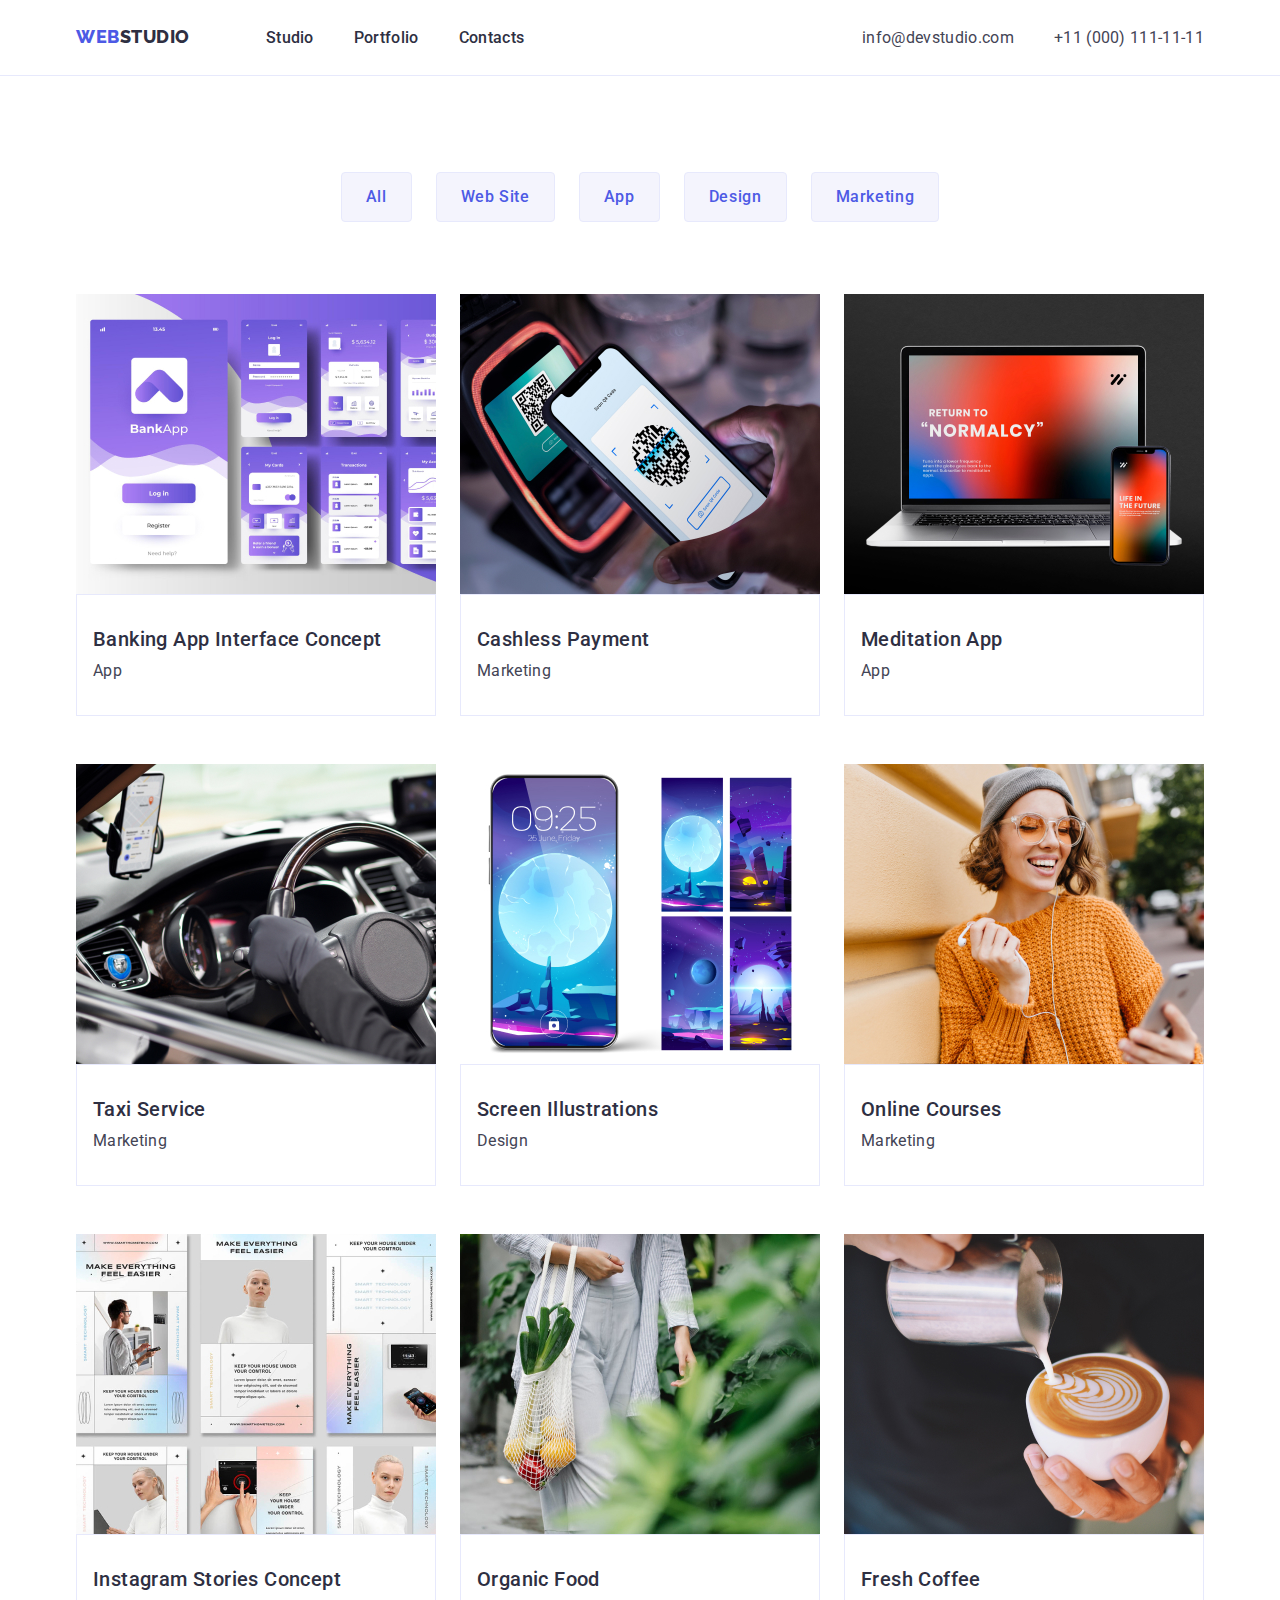
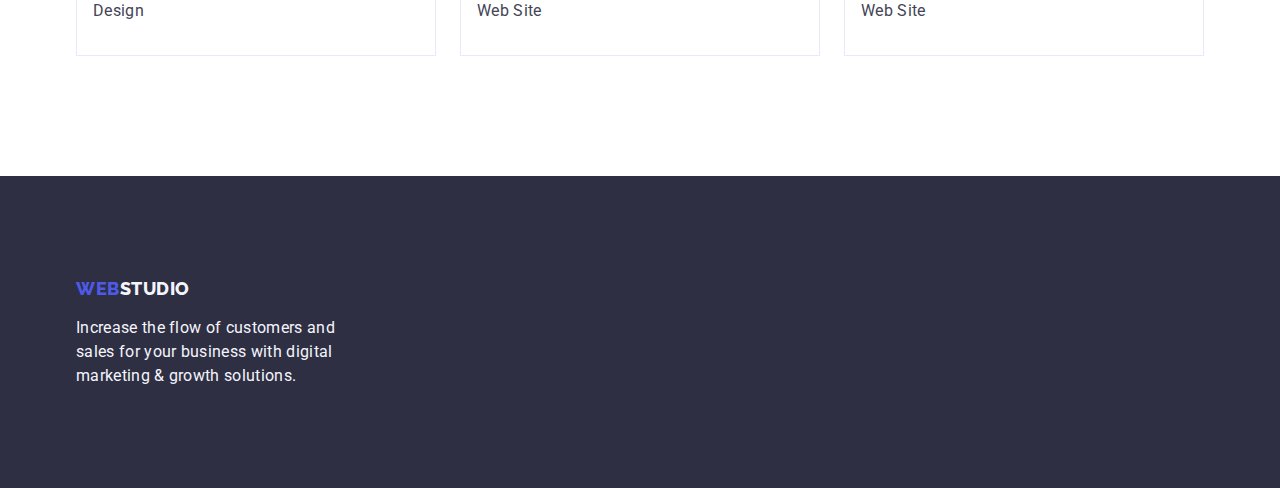
==== portfolio.html @ b3010db8 "Add files via upload" ====
<!DOCTYPE html>
<html lang="en">
<head>
    <meta charset="UTF-8">
    <meta http-equiv="X-UA-Compatible" content="IE=edge">
    <meta name="viewport" content="width=device-width, initial-scale=1.0">
    <title>Portfolio</title>
    <link rel="preconnect" href="https://fonts.googleapis.com">
    <link rel="preconnect" href="https://fonts.gstatic.com" crossorigin>
    <link href="https://fonts.googleapis.com/css2?family=Raleway:wght@800&family=Roboto:wght@400;500;700&display=swap"
        rel="stylesheet">
    <link rel="stylesheet" href="https://cdn.jsdelivr.net/npm/modern-normalize@2.0.0/modern-normalize.css">
    <link rel="stylesheet" href="./css/styles.css">
</head>
<body>
  
      <!-- =====HEADER===== -->
      <header class="page-header">
        <div class="container header-container">
            <nav class="menu list">
                <a class="logo link" href="./portfolio.html">WEB<span class="dark-logo">Studio</span></a>
        <ul class="nav-list list">
            <li class="menu-item"><a class="menu-link link" href="./index.html">Studio</a></li>
            <li class="menu-item"><a class="menu-link link" href="./portfolio.html">Portfolio</a></li>
            <li class="menu-item"><a class="menu-link link" href="">Contacts</a></li>
        </ul>
        </nav>
        
        <address class="contact">
            <ul class="contact-list list">
                <li>
                    <a class="contact-info  contact-mail link" href="mailto:info@devstudio.com">info@devstudio.com</a>
                </li>
                <li>
                    <a class="contact-info  contact-phone link" href="tel:+110001111111">+11 (000) 111-11-11</a>
                </li>
            </ul>
        </address>
        </div>
</header>
 <!-- =====/HEADER===== -->

 <!-- ========MAIN-PORTFOLIO======== -->

<main>
<section class="main-portfolio">
    <div class="container">
    <h1 class="hide-title">Our products</h1> <!-- hide later in CSS -->
<ul class="button-list list">
    <li class="button-list-item">
        <button class="button-item button" type="button">All</button>
    </li>
    <li class="button-list-item">
        <button class="button-item button" type="button">Web Site</button>
    </li>
    <li class="button-list-item">
        <button class="button-item button" type="button">App</button>
    </li>
    <li class="button-list-item">
        <button class="button-item button" type="button">Design</button>
    </li>
    <li class="button-list-item">

        <button class="button-item button" type="button">Marketing</button>
    </li>
</ul>

<ul class="works-list list">
    <li class="works-item">
        <a class="works-list-link link"> 
        <img class="works-list-img" src="./images/BankApp.jpg" alt="Banking App" width="360"></a>
        <div class="works-card-border">
        <h2 class="works-list-title ">Banking App Interface Concept</h2>
        <p class="works-list-text">App</p>
    </div>
    </li>
    <li class="works-item">
        <a class="works-list-link link"> 
        <img class="works-list-img" src="./images/MarketingPay.jpg" alt="Payment by phone" width="360"></a>
        <div class="works-card-border">
        <h2 class="works-list-title">Cashless Payment</h2>
        <p class="works-list-text">Marketing</p>
        </div>
    </li>
    <li class="works-item">
        <a class="works-list-link link"> 
        <img class="works-list-img" src="./images/MeditationApp.jpg" alt="Laptop&Phone" width="360"></a>
        <div class="works-card-border">
        <h2 class="works-list-title">Meditation App</h2>
        <p class="works-list-text">App</p>
        </div>
    </li>
    <li class="works-item">
        <a class="works-list-link link"> 
        <img class="works-list-img" src="./images/MarketingTaxi.jpg" alt="Driving by car" width="360"></a>
        <div class="works-card-border">
            <h2 class="works-list-title">Taxi Service</h2>
        <p class="works-list-text">Marketing</p>
        </div>
    </li>
    <li class="works-item">
        <a class="works-list-link link"> 
        <img class="works-list-img" src="./images/PhoneDesign.jpg" alt="Phone design" width="360"></a>
        <div class="works-card-border">
        <h2 class="works-list-title">Screen Illustrations</h2>
        <p class="works-list-text">Design</p>
        </div>
    </li>
    <li class="works-item">
        <a class="works-list-link link"> 
        <img class="works-list-img" src="./images/MarketingOnline.jpg" alt="Happy girl with her phone" width="360"></a>
        <div class="works-card-border">
        <h2 class="works-list-title">Online Courses</h2>
        <p class="works-list-text">Marketing</p>
        </div>
    </li>
    <li class="works-item">
        <a class="works-list-link link"> 
        <img class="works-list-img" src="./images/DesignInst.jpg" alt="Instagram page" width="360"></a>
        <div class="works-card-border">
        <h2 class="works-list-title">Instagram Stories Concept</h2>
        <p class="works-list-text">Design</p>
        </div>
    </li>
    <li class="works-item">
        <a class="works-list-link link"> 
        <img class="works-list-img" src="./images/GreenWebSite.jpg" alt="A lot of vegetables in the bag" width="360"></a>
        <div class="works-card-border">
        <h2 class="works-list-title">Organic Food</h2>
        <p class="works-list-text">Web Site</p>
        </div>
    </li>
    <li class="works-item">
        <a class="works-list-link link"> 
        <img class="works-list-img" src="./images/WebCoffie.jpg" alt="Some coffie in the cup" width="360"></a>
        <div class="works-card-border">
        <h2 class="works-list-title">Fresh Coffee</h2>
        <p class="works-list-text">Web Site</p>
        </div>
    </li>
</ul>
    </div>
</section>
</main>

 <!-- ========/MAIN======== -->


  <!-- ========FOOTER======== -->

<footer class="footer page-footer">
    <div class="container footer-container">
    <a class="color-logo logo link" href="./portfolio.html">WEB<span class="white-logo">Studio</span></a>

    <p class="footer-text">
        Increase the flow of customers and sales for your
        business with digital marketing & growth solutions.
    </p>
    </div>
    </footer>

  <!-- ========/FOOTER======== -->

</body>
</html>
---- css/styles.css ----
:root {
    --title-text-color:#2E2F42;
    --usual-text-color:#434455;
    --white-text-color:#F4F4FD;
    --accent-color:#4D5AE5;
    --primary-bcg-color:#FFFFFF;
    --secondary-bcg-color: #E5E5E5;
    --dark-bcg-color:#2E2F42 ;
    --border-color: #E7E9FC;

}

/* ========STANDARTS======== */

h1, h2, h3, h4, p {
    margin-top: 0;
    margin-bottom: 0;
}

ul, ol {
      margin-top: 0;
    margin-bottom: 0;
    padding-left: 0;
}

button {
    cursor: pointer;
}

img {
    display: block;
}

.list {
    list-style: none;
}

.link {
    text-decoration: none;
}

body {
    background-color: var(--primary-bcg-color);
    color: var(--usual-text-color);
    font-family: Roboto, sans-serif;
    font-style: normal;
}

/* ========/STANDARTS======== */


/* ========ELEMENTS======== */

.section {
    padding-top: 120px;
    padding-bottom: 120px;
}

.container {
    max-width: 1158px;
    margin: 0 auto;
    padding: 0 15px;
}

.button {
    display: flex;
    justify-content: center;
    align-items: center;
    font-size: 16px;
    font-weight: 500;
    border-radius: 4px
}

.hide-title {
    position: absolute;
    width: 1px;
    height: 1px;
    margin: -1px;
    border: 0;
    padding: 0;
    white-space: nowrap;
    clip-path: inset(100%);
    clip: rect(0 0 0 0);
    overflow: hidden;
}

/* ========/ELEMENTS======== */

/* ========HEADER======== */

.page-header {
    padding-top: 25.5px;
    padding-bottom: 25.5px;
    border-bottom: 1px solid #e7e9fc;
}

.header-container {
    display: flex;
    align-items: center;
    justify-content: space-between;

}

.logo {
    font-family: Raleway, sans-serif;
    font-weight: 800;
    font-size: 18px;
    line-height: 1.17;
    letter-spacing: 0.03em;
    text-transform: uppercase;
    color: #4D5AE5;
    margin-right: 76px;
}

.menu {
    display: flex;
    margin-right: 76px;
}

.nav-list {
    display: flex;
    gap: 40px;
}

.contact-list {
    display: flex;
    gap: 40px;
    
}


.dark-logo {
    color: #2e2f42 ;
}

.logo:hover,
.logo:focus {
    color: #404bbf;
}

.actual-page {
    color: #2e2f42;
} 

.menu-link {
font-weight: 500;
font-size: 16px;
line-height: 24px;
letter-spacing: 0.02em;
color: #2E2F42;

}

.menu-link:hover,
.menu-link:focus {
    color: #404bbf;
}


.contact-info {
font-style: normal;
font-weight: 400;
font-size: 16px;
line-height: 24px;
letter-spacing: 0.02em;
color: var(--usual-text-color);
}


.contact-info:hover,
.contact-info:focus {
    color: #404bbf;
}

/* ========/HEADER======== */

/* ========MAIN-PORTFOLIO======== */

.main-portfolio {
    padding: 96px 0 120px 0;
}

.button-list {
        display: flex;
        gap: 24px;
        justify-content: center; 
        margin-bottom: 72px;  
}



.button-item {
    font-family: "Roboto", sans-serif;
    font-weight: 500;
    font-size: 16px;
    line-height: 24px;
    text-align: center;
    letter-spacing: 0.04em;
    color: var(--accent-color);
    background-color:#F4F4FD;
    
    padding: 12px 24px;
    border: 1px solid var(--border-color);

}
    


.button-item:hover,
.button-item:focus {
    background-color: #404BBF;
    color: #FFFFFF;
}




.works-list {
    display: flex;
    flex-wrap: wrap;
}


.works-item{
    display: flex;
    flex-direction: column;
}

.works-item:not(:nth-child(3n)) {
    margin-right: 24px;
}

.works-item:not(:nth-last-child(-n +3)) {
    margin-bottom: 48px;
}



.works-card-border {
    padding-top: 32px;
    padding-bottom: 32px;
    border: 1px solid var(--border-color);
    background-color: var(--primary-bcg-color);
    padding-left: 16px;
    padding-right: 16px;
}





.works-list-title {
font-weight: 500;
font-size: 20px;
line-height: 24px;
letter-spacing: 0.02em;
color: var(--title-text-color);
margin-bottom: 8px;
}

.works-list-text {
font-weight: 400;
font-size: 16px;
line-height: 24px;
letter-spacing: 0.02em;
}

/* ========/MAIN-PORTFOLIO======== */


/* ========STUDIO-HERO======== */



.hero {
    background-color:#2e2f42;
    padding: 188px 0;
}

.hero-title {
font-style: normal;
font-weight: 700;
font-size: 56px;
line-height: 1.07;
text-align: center;
letter-spacing: 0.02em;
color: #ffffff;
display: flex;
width: 496px;
flex-direction: column;
margin-left: auto;
margin-right: auto;
margin-bottom: 48px;

}

.hero-button {
    color: #FFFFFF;
    background: var(--accent-color);
    padding-top: 16px;
    padding-bottom: 16px;
    padding-left: 32px;
    padding-right: 32px;
    border: 0px;
    border-radius: 4px;
    box-shadow: 0px 4px 4px 0px rgba(0, 0, 0, 0.15);
    margin-left: auto;
    margin-right: auto;
}

.hero-button:hover,
.hero-button:focus {
    background-color: #404BBF; 
}

/* ========/STUDIO-HERO======== */

/* ========SECTION-MARKETING======== */

.marketing-title {
    padding-bottom: 8px;
}


.marketing-title {
font-weight: 500;
font-size: 20px;
line-height: 24px;
letter-spacing: 0.02em;
color: var(--title-text-color);

}

.marketing-text {
font-weight: 400;
font-size: 16px;
line-height: 24px;
letter-spacing: 0.02em;
}

.marketing-list {
display: flex;
gap: 24px;
}

.marketing-cards {
    max-width: 264px;
    gap: 8px;
} 

/* ========/SECTION-MARKETING======== */

/* ========SECTION-OUR-PRODUCTS======== */

.section-marketing {
    padding-bottom: 120px;
}

.products-title {
font-weight: 700;
font-size: 36px;
line-height: 1.11;
text-align: center;
letter-spacing: 0.02em;
text-transform: capitalize;
color: var(--title-text-color);
margin-bottom: 72px;
}


.products-list {
display: flex;
gap: 24px;
}


/* ========/SECTION-OUR-PRODUCTS======== */

/* ========SECTION-OUR-TEAM======== */

.team {
    background-color: #F4F4FD;
}

.team-main-title {
    font-weight: 700;
    font-size: 36px;
    line-height: 1.11;
    text-align: center;
    letter-spacing: 0.02em;
    text-transform: capitalize;
    color: var(--title-text-color);
    margin-bottom: 72px;
}

.team-item {
    background-color: #FFFFFF;
}

.team-item-title {
    font-weight: 500;
    font-size: 20px;
    line-height: 1.2;
    text-align: center;
    letter-spacing: 0.02em;
    text-transform: capitalize;
    color: var(--title-text-color)
    
}

.team-item-text {
    font-weight: 400;
    font-size: 16px;
    line-height: 24px;
    text-align: center;
    letter-spacing: 0.02em;

}

.team-list {
    display: flex;
    flex-wrap: wrap;
    gap: 24px;
}

.team-card-border {
    padding-top: 32px;
    padding-bottom: 32px;
}


/* ========/SECTION-OUR-TEAM======== */



/* ========FOOTER======== */

.footer {
    background-color: #2e2f42;
}

.footer-text {
font-weight: 400;
font-size: 16px;
line-height: 1.5;
letter-spacing: 0.02em;
color: #F4F4FD;
}

.white-logo {
    color: #f4f4fd;
}

.page-footer {
    padding-top: 101.5px;
    padding-bottom: 100px;
}

.footer-container {
    display: flex;
    flex-direction: column;
}

.footer-text {
    padding-top: 17.5px;
    max-width: 264px;
}

/* ========/FOOTER======== */
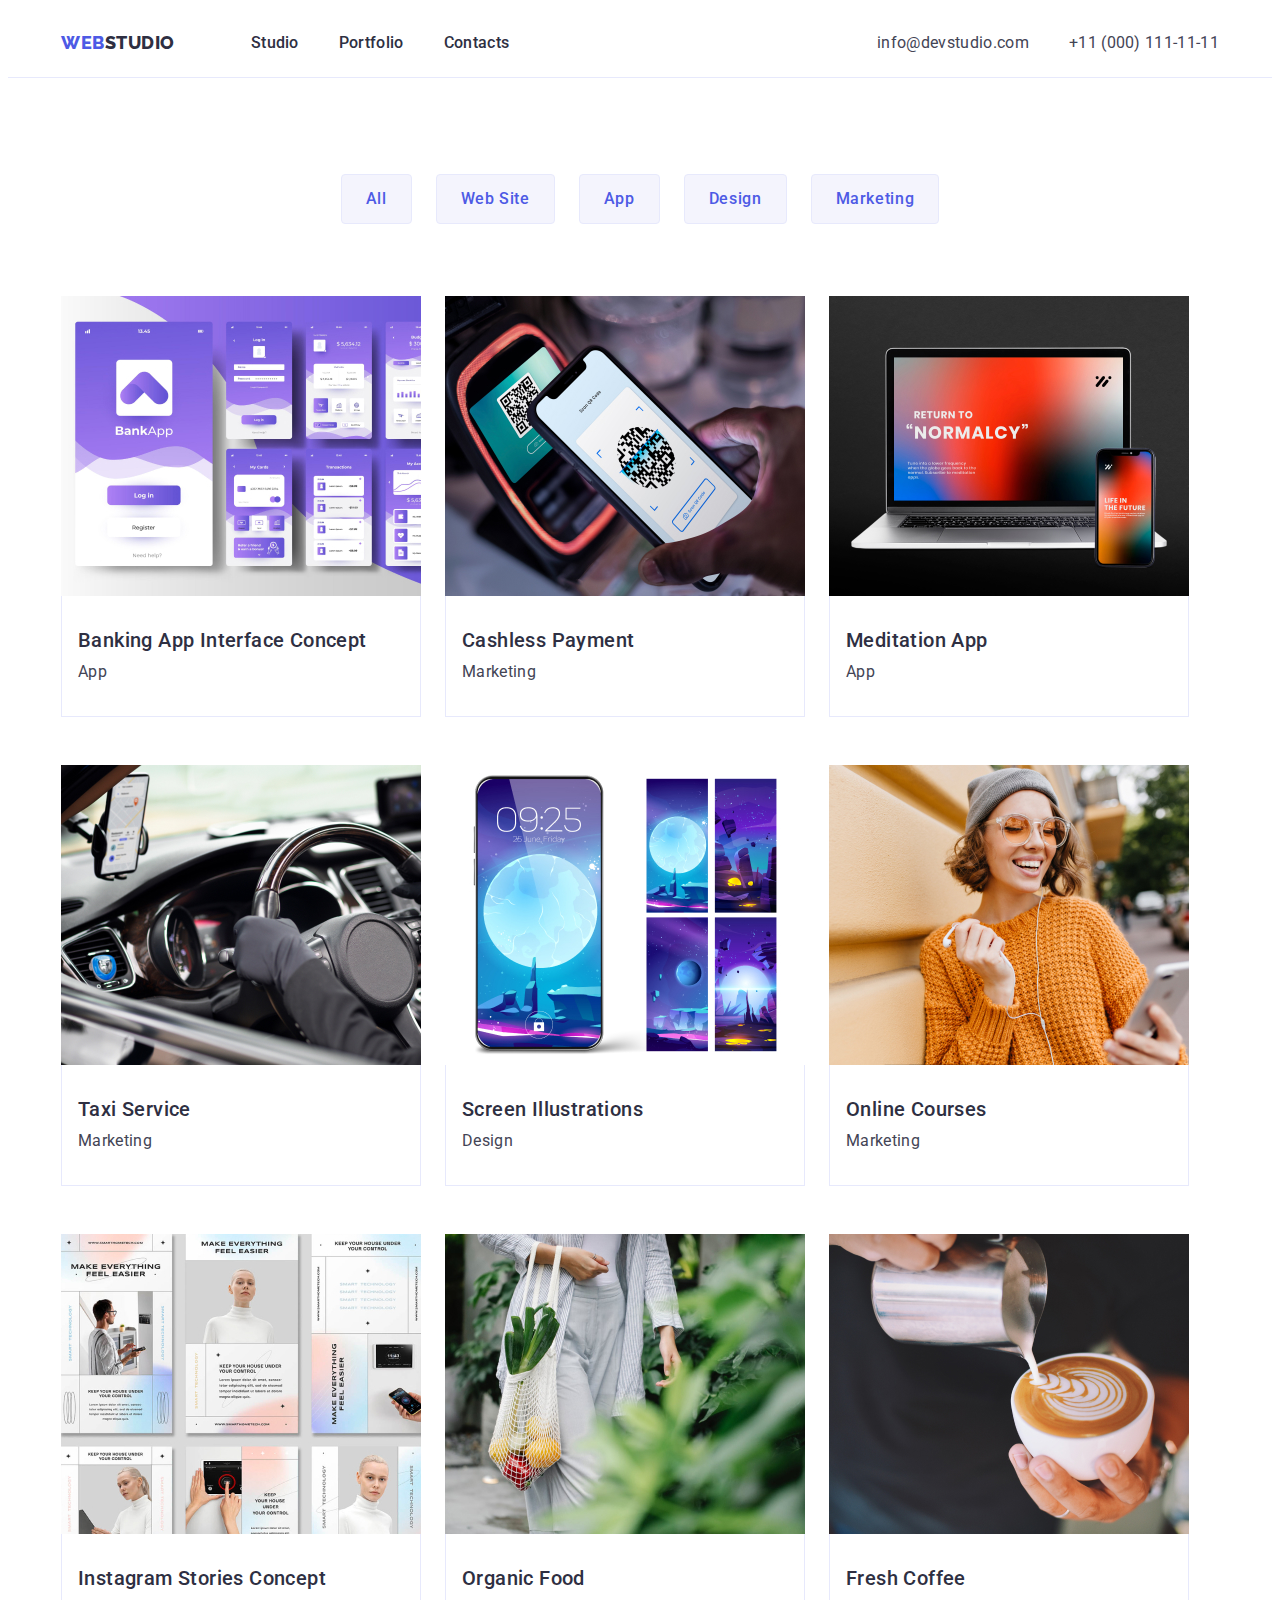
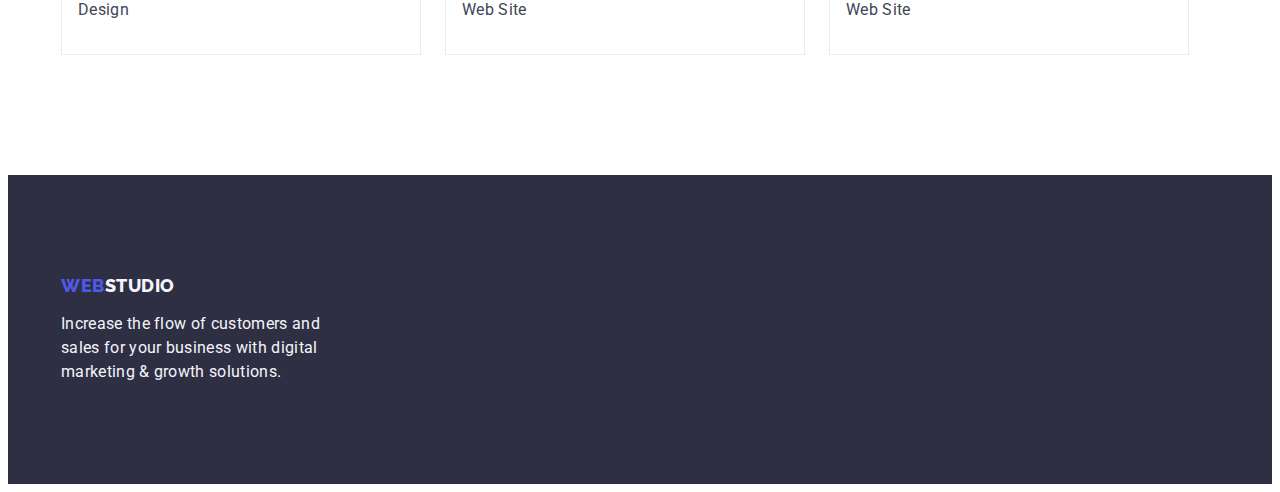
==== commit e35ea0f1: "homework" ====
--- a/portfolio.html
+++ b/portfolio.html
@@ -9,7 +9,7 @@
     <link rel="preconnect" href="https://fonts.gstatic.com" crossorigin>
     <link href="https://fonts.googleapis.com/css2?family=Raleway:wght@800&family=Roboto:wght@400;500;700&display=swap"
         rel="stylesheet">
-    <link rel="stylesheet" href="https://cdn.jsdelivr.net/npm/modern-normalize@2.0.0/modern-normalize.css">
+    <link rel="stylesheet" href="https://cdnjs.cloudflare.com/ajax/libs/modern-normalize/2.0.0/modern-normalize.min.css" integrity="sha512-4xo8blKMVCiXpTaLzQSLSw3KFOVPWhm/TRtuPVc4WG6kUgjH6J03IBuG7JZPkcWMxJ5huwaBpOpnwYElP/m6wg==" crossorigin="anonymous" referrerpolicy="no-referrer" />
     <link rel="stylesheet" href="./css/styles.css">
 </head>
 <body>
@@ -18,7 +18,7 @@
       <header class="page-header">
         <div class="container header-container">
             <nav class="menu list">
-                <a class="logo link" href="./portfolio.html">WEB<span class="dark-logo">Studio</span></a>
+                <a class="logo logo-header link" href="./portfolio.html">WEB<span class="dark-logo">Studio</span></a>
         <ul class="nav-list list">
             <li class="menu-item"><a class="menu-link link" href="./index.html">Studio</a></li>
             <li class="menu-item"><a class="menu-link link" href="./portfolio.html">Portfolio</a></li>
@@ -67,76 +67,75 @@
 
 <ul class="works-list list">
     <li class="works-item">
-        <a class="works-list-link link"> 
-        <img class="works-list-img" src="./images/BankApp.jpg" alt="Banking App" width="360"></a>
-        <div class="works-card-border">
+        <img class="works-list-img" src="./images/BankApp.jpg" alt="Banking App" width="360">
+        <a class="works-list-link link"><div class="works-card-border">
         <h2 class="works-list-title ">Banking App Interface Concept</h2>
         <p class="works-list-text">App</p>
-    </div>
+    </div> </a>
     </li>
     <li class="works-item">
-        <a class="works-list-link link"> 
-        <img class="works-list-img" src="./images/MarketingPay.jpg" alt="Payment by phone" width="360"></a>
+        <img class="works-list-img" src="./images/MarketingPay.jpg" alt="Payment by phone" width="360">
+        <a class="works-list-link link">
         <div class="works-card-border">
         <h2 class="works-list-title">Cashless Payment</h2>
         <p class="works-list-text">Marketing</p>
-        </div>
+        </div> </a>
     </li>
     <li class="works-item">
+        <img class="works-list-img" src="./images/MeditationApp.jpg" alt="Laptop&Phone" width="360">
         <a class="works-list-link link"> 
-        <img class="works-list-img" src="./images/MeditationApp.jpg" alt="Laptop&Phone" width="360"></a>
         <div class="works-card-border">
         <h2 class="works-list-title">Meditation App</h2>
         <p class="works-list-text">App</p>
-        </div>
+        </div></a>
     </li>
     <li class="works-item">
+        <img class="works-list-img" src="./images/MarketingTaxi.jpg" alt="Driving by car" width="360">
         <a class="works-list-link link"> 
-        <img class="works-list-img" src="./images/MarketingTaxi.jpg" alt="Driving by car" width="360"></a>
         <div class="works-card-border">
             <h2 class="works-list-title">Taxi Service</h2>
         <p class="works-list-text">Marketing</p>
-        </div>
+        </div></a>
     </li>
     <li class="works-item">
-        <a class="works-list-link link"> 
-        <img class="works-list-img" src="./images/PhoneDesign.jpg" alt="Phone design" width="360"></a>
+        <img class="works-list-img" src="./images/PhoneDesign.jpg" alt="Phone design" width="360">
+        <a class="works-list-link link">
         <div class="works-card-border">
         <h2 class="works-list-title">Screen Illustrations</h2>
         <p class="works-list-text">Design</p>
-        </div>
+        </div> </a>
     </li>
     <li class="works-item">
+        <img class="works-list-img" src="./images/MarketingOnline.jpg" alt="Happy girl with her phone" width="360">
         <a class="works-list-link link"> 
-        <img class="works-list-img" src="./images/MarketingOnline.jpg" alt="Happy girl with her phone" width="360"></a>
         <div class="works-card-border">
         <h2 class="works-list-title">Online Courses</h2>
         <p class="works-list-text">Marketing</p>
-        </div>
+        </div></a>
     </li>
     <li class="works-item">
+        <img class="works-list-img" src="./images/DesignInst.jpg" alt="Instagram page" width="360">
         <a class="works-list-link link"> 
-        <img class="works-list-img" src="./images/DesignInst.jpg" alt="Instagram page" width="360"></a>
         <div class="works-card-border">
         <h2 class="works-list-title">Instagram Stories Concept</h2>
         <p class="works-list-text">Design</p>
-        </div>
+        </div></a>
     </li>
     <li class="works-item">
-        <a class="works-list-link link"> 
-        <img class="works-list-img" src="./images/GreenWebSite.jpg" alt="A lot of vegetables in the bag" width="360"></a>
+        <img class="works-list-img" src="./images/GreenWebSite.jpg" alt="A lot of vegetables in the bag" width="360">
+        <a class="works-list-link link">
         <div class="works-card-border">
         <h2 class="works-list-title">Organic Food</h2>
         <p class="works-list-text">Web Site</p>
-        </div>
+        </div> </a>
     </li>
     <li class="works-item">
+        <img class="works-list-img" src="./images/WebCoffie.jpg" alt="Some coffie in the cup" width="360">
         <a class="works-list-link link"> 
-        <img class="works-list-img" src="./images/WebCoffie.jpg" alt="Some coffie in the cup" width="360"></a>
         <div class="works-card-border">
         <h2 class="works-list-title">Fresh Coffee</h2>
         <p class="works-list-text">Web Site</p>
-        </div>
+        </div></a>
     </li>
 </ul>
     </div>
@@ -148,9 +147,9 @@
 
   <!-- ========FOOTER======== -->
 
-<footer class="footer page-footer">
+<footer class="footer">
     <div class="container footer-container">
-    <a class="color-logo logo link" href="./portfolio.html">WEB<span class="white-logo">Studio</span></a>
+    <a class="logo-footer logo link" href="./portfolio.html">WEB<span class="white-logo">Studio</span></a>
 
     <p class="footer-text">
         Increase the flow of customers and sales for your
--- a/css/styles.css
+++ b/css/styles.css
@@ -89,8 +89,6 @@
 /* ========HEADER======== */
 
 .page-header {
-    padding-top: 25.5px;
-    padding-bottom: 25.5px;
     border-bottom: 1px solid #e7e9fc;
 }
 
@@ -110,11 +108,18 @@
     text-transform: uppercase;
     color: #4D5AE5;
     margin-right: 76px;
-}
+    
+}
+
+.logo-header {
+    padding: 24px 0;
+}
+
 
 .menu {
     display: flex;
     margin-right: 76px;
+     align-items: center; 
 }
 
 .nav-list {
@@ -127,6 +132,7 @@
     gap: 40px;
     
 }
+
 
 
 .dark-logo {
@@ -210,6 +216,7 @@
 .button-item:focus {
     background-color: #404BBF;
     color: #FFFFFF;
+    border: 1px solid transparent;
 }
 
 
@@ -218,7 +225,7 @@
 .works-list {
     display: flex;
     flex-wrap: wrap;
-}
+   }
 
 
 .works-item{
@@ -232,23 +239,20 @@
 
 .works-item:not(:nth-last-child(-n +3)) {
     margin-bottom: 48px;
-}
+} 
 
 
 
 .works-card-border {
-    padding-top: 32px;
-    padding-bottom: 32px;
-    border: 1px solid var(--border-color);
+     padding: 32px 16px;
+    border: 1px solid #e7e9fc; 
+     border-top: none;
     background-color: var(--primary-bcg-color);
     padding-left: 16px;
     padding-right: 16px;
 }
 
 
-
-
-
 .works-list-title {
 font-weight: 500;
 font-size: 20px;
@@ -278,7 +282,7 @@
 }
 
 .hero-title {
-font-style: normal;
+max-width: 496px;
 font-weight: 700;
 font-size: 56px;
 line-height: 1.07;
@@ -304,6 +308,11 @@
     border: 0px;
     border-radius: 4px;
     box-shadow: 0px 4px 4px 0px rgba(0, 0, 0, 0.15);
+
+
+    display: block;
+    min-width: 169px;
+    height: 56px;
     margin-left: auto;
     margin-right: auto;
 }
@@ -317,10 +326,6 @@
 
 /* ========SECTION-MARKETING======== */
 
-.marketing-title {
-    padding-bottom: 8px;
-}
-
 
 .marketing-title {
 font-weight: 500;
@@ -328,7 +333,7 @@
 line-height: 24px;
 letter-spacing: 0.02em;
 color: var(--title-text-color);
-
+padding-bottom: 8px;
 }
 
 .marketing-text {
@@ -404,7 +409,8 @@
     text-align: center;
     letter-spacing: 0.02em;
     text-transform: capitalize;
-    color: var(--title-text-color)
+    color: var(--title-text-color);
+     margin-bottom: 8px;
     
 }
 
@@ -424,8 +430,9 @@
 }
 
 .team-card-border {
-    padding-top: 32px;
-    padding-bottom: 32px;
+   padding: 32px 16px;
+    border-radius: 0px 0px 4px 4px;
+    
 }
 
 
@@ -437,6 +444,7 @@
 
 .footer {
     background-color: #2e2f42;
+     padding: 100px 0;
 }
 
 .footer-text {
@@ -447,14 +455,18 @@
 color: #F4F4FD;
 }
 
+
+.logo-footer {
+display: inline-block;
+margin-bottom: 16px;
+}
+
+
+
 .white-logo {
     color: #f4f4fd;
 }
 
-.page-footer {
-    padding-top: 101.5px;
-    padding-bottom: 100px;
-}
 
 .footer-container {
     display: flex;
@@ -462,7 +474,6 @@
 }
 
 .footer-text {
-    padding-top: 17.5px;
     max-width: 264px;
 }
 
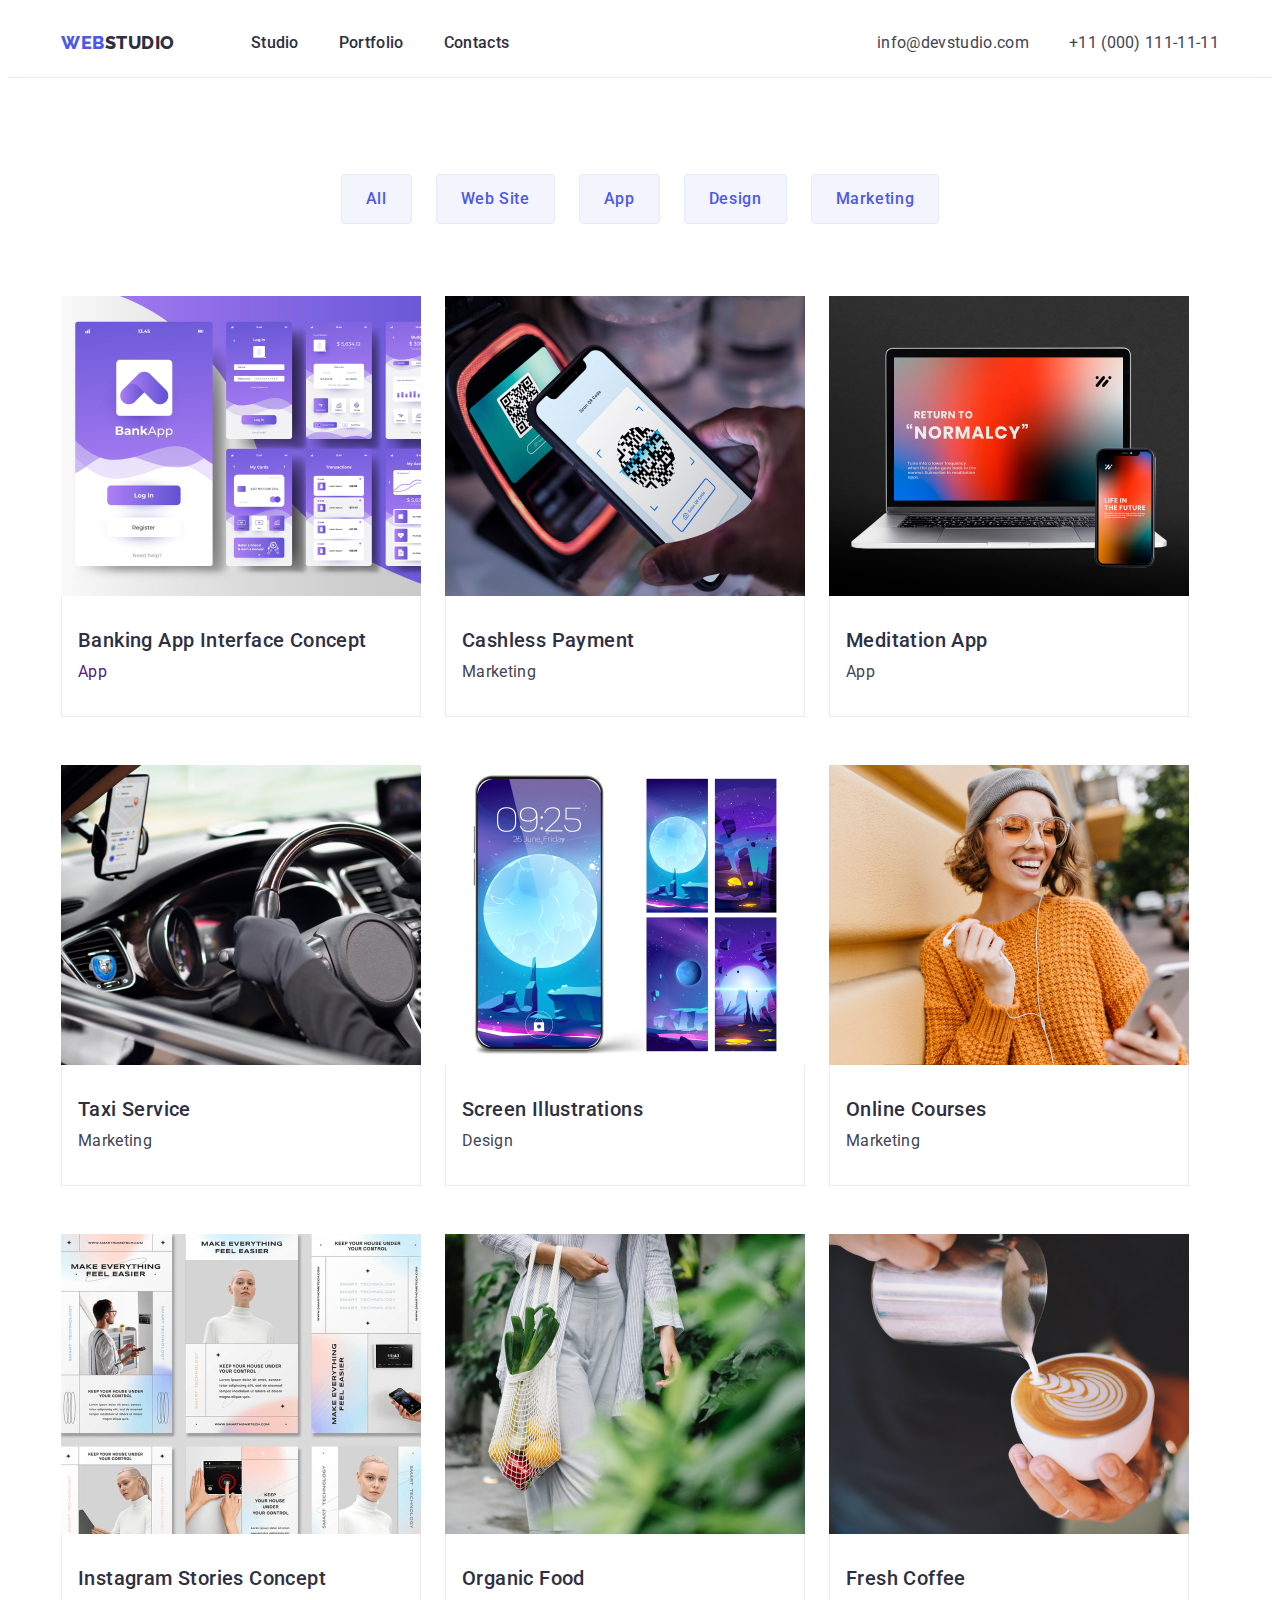
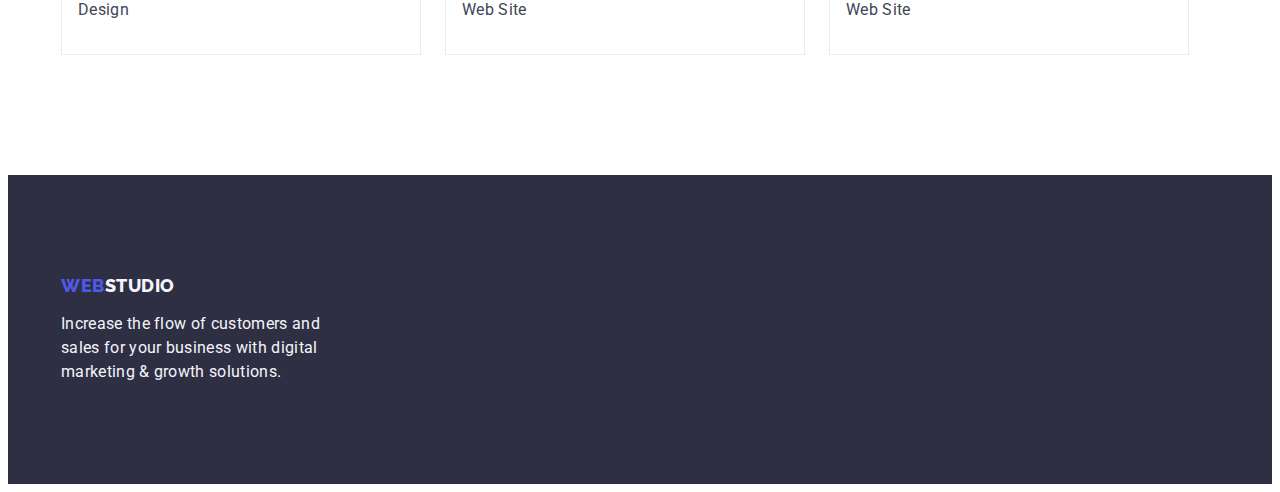
==== commit 2405c182: "aaaaa" ====
--- a/portfolio.html
+++ b/portfolio.html
@@ -18,7 +18,7 @@
       <header class="page-header">
         <div class="container header-container">
             <nav class="menu list">
-                <a class="logo logo-header link" href="./portfolio.html">WEB<span class="dark-logo">Studio</span></a>
+                <a class="logo-header link" href="./portfolio.html">WEB<span class="dark-logo">Studio</span></a>
         <ul class="nav-list list">
             <li class="menu-item"><a class="menu-link link" href="./index.html">Studio</a></li>
             <li class="menu-item"><a class="menu-link link" href="./portfolio.html">Portfolio</a></li>
@@ -67,71 +67,72 @@
 
 <ul class="works-list list">
     <li class="works-item">
+        <a class="works-list-link link" href="">
         <img class="works-list-img" src="./images/BankApp.jpg" alt="Banking App" width="360">
-        <a class="works-list-link link"><div class="works-card-border">
+       <div class="works-card-border">
         <h2 class="works-list-title ">Banking App Interface Concept</h2>
         <p class="works-list-text">App</p>
     </div> </a>
     </li>
     <li class="works-item">
+        <a class="works-list-link link">
         <img class="works-list-img" src="./images/MarketingPay.jpg" alt="Payment by phone" width="360">
-        <a class="works-list-link link">
         <div class="works-card-border">
         <h2 class="works-list-title">Cashless Payment</h2>
         <p class="works-list-text">Marketing</p>
         </div> </a>
     </li>
     <li class="works-item">
+        <a class="works-list-link link"> 
         <img class="works-list-img" src="./images/MeditationApp.jpg" alt="Laptop&Phone" width="360">
-        <a class="works-list-link link"> 
         <div class="works-card-border">
         <h2 class="works-list-title">Meditation App</h2>
         <p class="works-list-text">App</p>
         </div></a>
     </li>
     <li class="works-item">
+        <a class="works-list-link link"> 
         <img class="works-list-img" src="./images/MarketingTaxi.jpg" alt="Driving by car" width="360">
-        <a class="works-list-link link"> 
         <div class="works-card-border">
             <h2 class="works-list-title">Taxi Service</h2>
         <p class="works-list-text">Marketing</p>
         </div></a>
     </li>
     <li class="works-item">
+         <a class="works-list-link link">
         <img class="works-list-img" src="./images/PhoneDesign.jpg" alt="Phone design" width="360">
-        <a class="works-list-link link">
         <div class="works-card-border">
         <h2 class="works-list-title">Screen Illustrations</h2>
         <p class="works-list-text">Design</p>
         </div> </a>
     </li>
     <li class="works-item">
-        <img class="works-list-img" src="./images/MarketingOnline.jpg" alt="Happy girl with her phone" width="360">
-        <a class="works-list-link link"> 
+      
+      <a class="works-list-link link">  <img class="works-list-img" src="./images/MarketingOnline.jpg" alt="Happy girl with her phone" width="360"> 
         <div class="works-card-border">
         <h2 class="works-list-title">Online Courses</h2>
         <p class="works-list-text">Marketing</p>
         </div></a>
     </li>
     <li class="works-item">
+         <a class="works-list-link link"> 
         <img class="works-list-img" src="./images/DesignInst.jpg" alt="Instagram page" width="360">
-        <a class="works-list-link link"> 
         <div class="works-card-border">
         <h2 class="works-list-title">Instagram Stories Concept</h2>
         <p class="works-list-text">Design</p>
         </div></a>
     </li>
     <li class="works-item">
-        <img class="works-list-img" src="./images/GreenWebSite.jpg" alt="A lot of vegetables in the bag" width="360">
-        <a class="works-list-link link">
+      
+       <a class="works-list-link link">  <img class="works-list-img" src="./images/GreenWebSite.jpg" alt="A lot of vegetables in the bag" width="360">
         <div class="works-card-border">
         <h2 class="works-list-title">Organic Food</h2>
         <p class="works-list-text">Web Site</p>
         </div> </a>
     </li>
     <li class="works-item">
+        <a class="works-list-link link"> 
         <img class="works-list-img" src="./images/WebCoffie.jpg" alt="Some coffie in the cup" width="360">
-        <a class="works-list-link link"> 
         <div class="works-card-border">
         <h2 class="works-list-title">Fresh Coffee</h2>
         <p class="works-list-text">Web Site</p>
@@ -149,7 +150,7 @@
 
 <footer class="footer">
     <div class="container footer-container">
-    <a class="logo-footer logo link" href="./portfolio.html">WEB<span class="white-logo">Studio</span></a>
+    <a class="logo-footer link" href="./portfolio.html">WEB<span class="white-logo">Studio</span></a>
 
     <p class="footer-text">
         Increase the flow of customers and sales for your
--- a/css/styles.css
+++ b/css/styles.css
@@ -99,7 +99,7 @@
 
 }
 
-.logo {
+.logo-header {
     font-family: Raleway, sans-serif;
     font-weight: 800;
     font-size: 18px;
@@ -108,12 +108,9 @@
     text-transform: uppercase;
     color: #4D5AE5;
     margin-right: 76px;
-    
-}
-
-.logo-header {
     padding: 24px 0;
 }
+
 
 
 .menu {
@@ -427,11 +424,11 @@
     display: flex;
     flex-wrap: wrap;
     gap: 24px;
+    border-radius: 0px 0px 4px 4px;
 }
 
 .team-card-border {
    padding: 32px 16px;
-    border-radius: 0px 0px 4px 4px;
     
 }
 
@@ -457,8 +454,16 @@
 
 
 .logo-footer {
-display: inline-block;
-margin-bottom: 16px;
+    font-family: Raleway, sans-serif;
+    font-weight: 800;
+    font-size: 18px;
+    line-height: 1.17;
+    letter-spacing: 0.03em;
+    text-transform: uppercase;
+    color: #4D5AE5;
+    margin-right: 76px;
+    display: inline-block;
+    margin-bottom: 16px;
 }
 
 
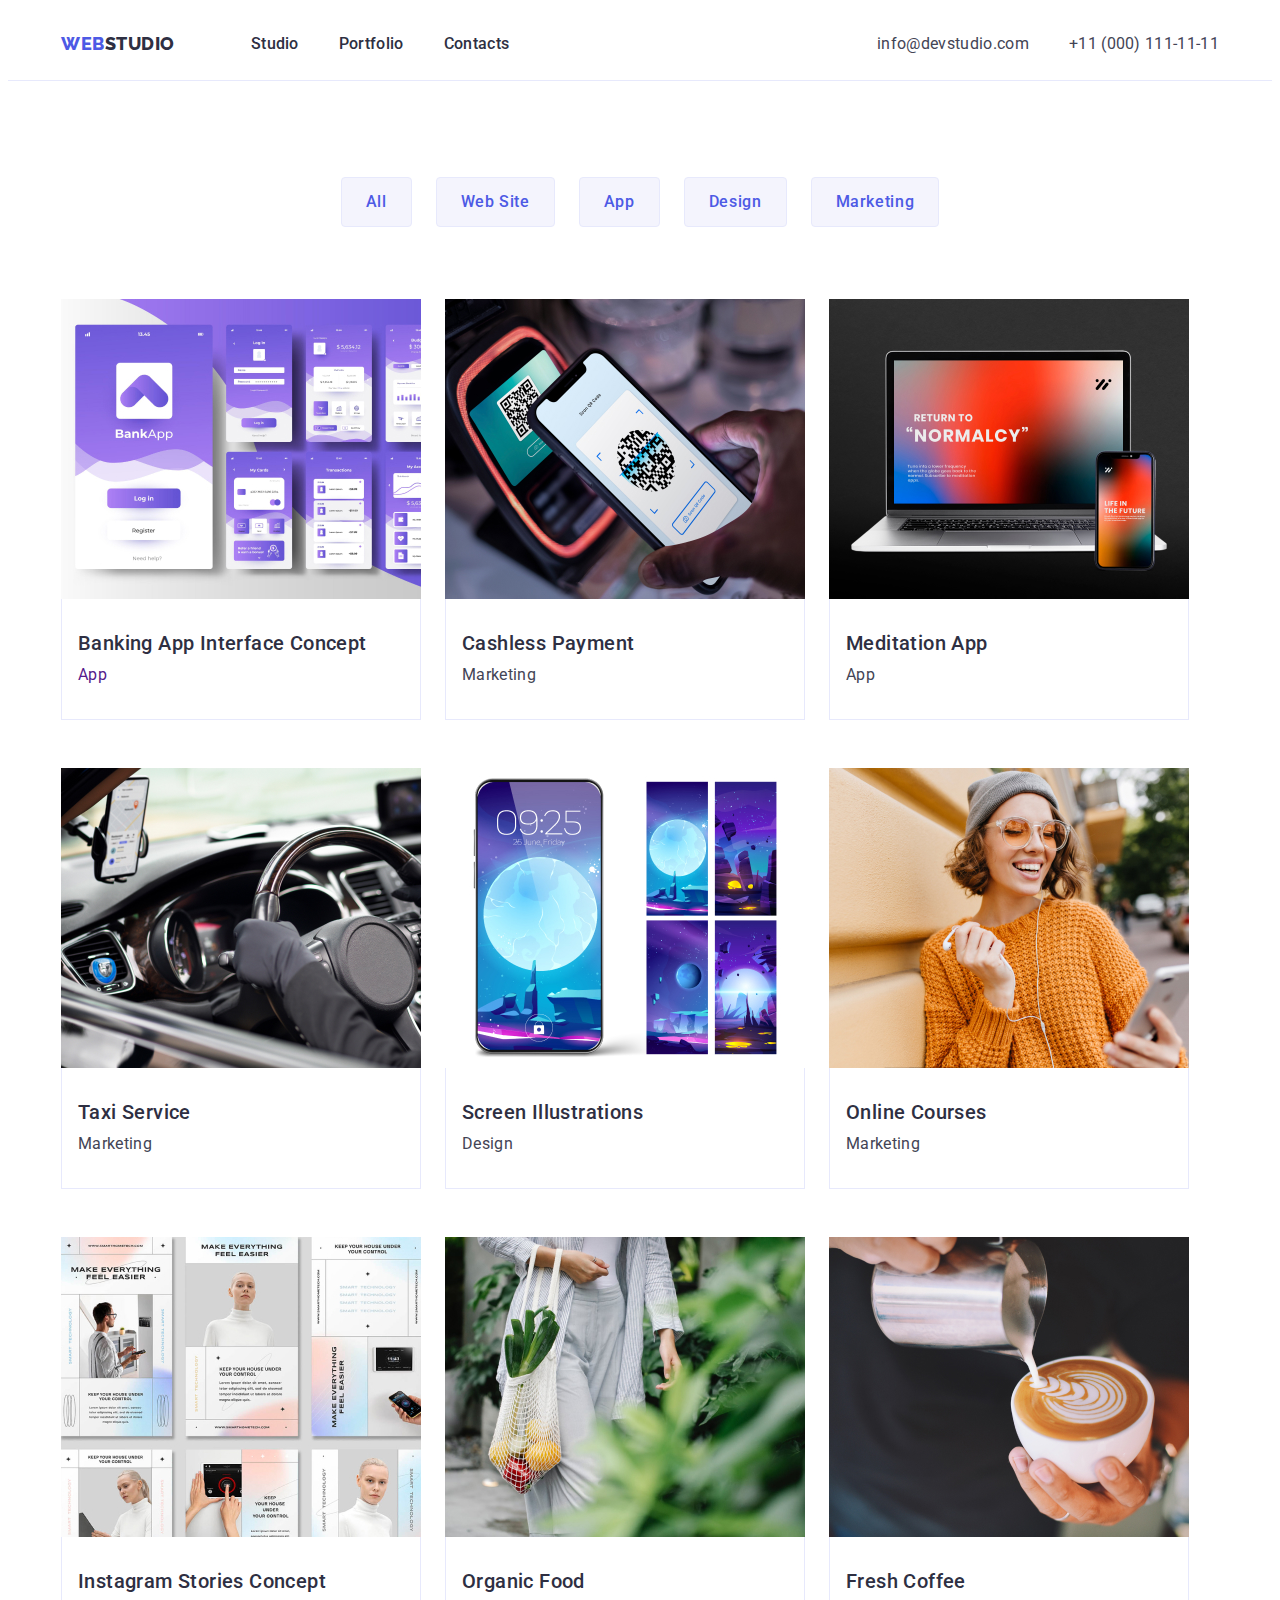
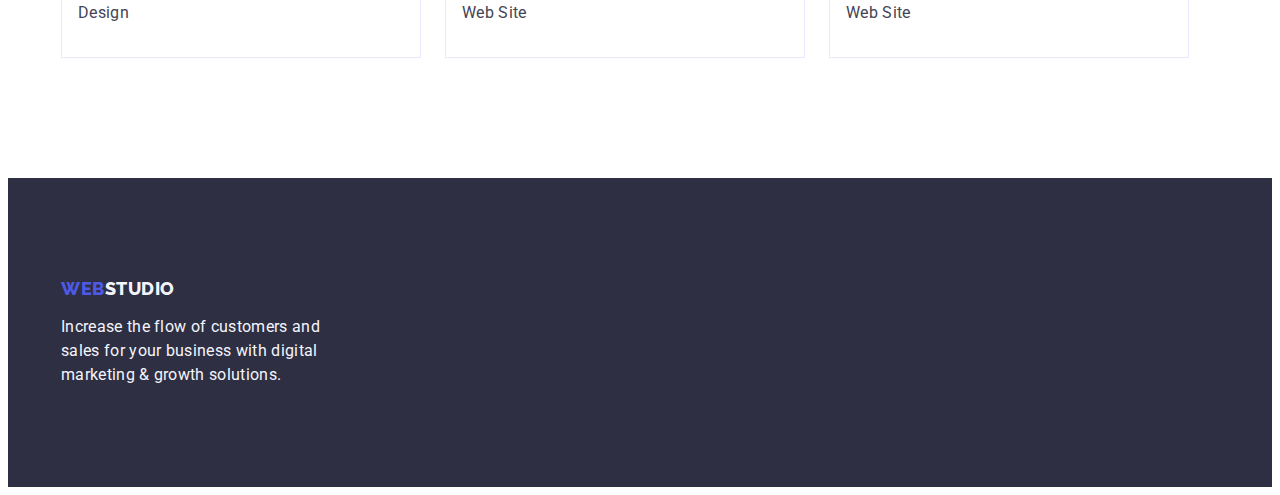
==== commit f414004c: "kmp" ====
--- a/portfolio.html
+++ b/portfolio.html
@@ -18,7 +18,7 @@
       <header class="page-header">
         <div class="container header-container">
             <nav class="menu list">
-                <a class="logo-header link" href="./portfolio.html">WEB<span class="dark-logo">Studio</span></a>
+                <a class="logo link" href="./portfolio.html">WEB<span class="dark-logo">Studio</span></a>
         <ul class="nav-list list">
             <li class="menu-item"><a class="menu-link link" href="./index.html">Studio</a></li>
             <li class="menu-item"><a class="menu-link link" href="./portfolio.html">Portfolio</a></li>
@@ -150,7 +150,7 @@
 
 <footer class="footer">
     <div class="container footer-container">
-    <a class="logo-footer link" href="./portfolio.html">WEB<span class="white-logo">Studio</span></a>
+    <a class="logo-footer logo link" href="./portfolio.html">WEB<span class="white-logo">Studio</span></a>
 
     <p class="footer-text">
         Increase the flow of customers and sales for your
--- a/css/styles.css
+++ b/css/styles.css
@@ -99,7 +99,7 @@
 
 }
 
-.logo-header {
+.logo {
     font-family: Raleway, sans-serif;
     font-weight: 800;
     font-size: 18px;
@@ -108,7 +108,6 @@
     text-transform: uppercase;
     color: #4D5AE5;
     margin-right: 76px;
-    padding: 24px 0;
 }
 
 
@@ -122,6 +121,7 @@
 .nav-list {
     display: flex;
     gap: 40px;
+    padding: 24px 0;
 }
 
 .contact-list {
@@ -345,10 +345,11 @@
 gap: 24px;
 }
 
-.marketing-cards {
-    max-width: 264px;
-    gap: 8px;
-} 
+
+.marketing-item {
+    width: calc((100% - 72px) / 4);
+
+}
 
 /* ========/SECTION-MARKETING======== */
 
@@ -397,6 +398,7 @@
 
 .team-item {
     background-color: #FFFFFF;
+    border-radius: 0px 0px 4px 4px; 
 }
 
 .team-item-title {
@@ -424,7 +426,6 @@
     display: flex;
     flex-wrap: wrap;
     gap: 24px;
-    border-radius: 0px 0px 4px 4px;
 }
 
 .team-card-border {
@@ -454,16 +455,8 @@
 
 
 .logo-footer {
-    font-family: Raleway, sans-serif;
-    font-weight: 800;
-    font-size: 18px;
-    line-height: 1.17;
-    letter-spacing: 0.03em;
-    text-transform: uppercase;
-    color: #4D5AE5;
-    margin-right: 76px;
-    display: inline-block;
     margin-bottom: 16px;
+     display: inline-block;
 }
 
 
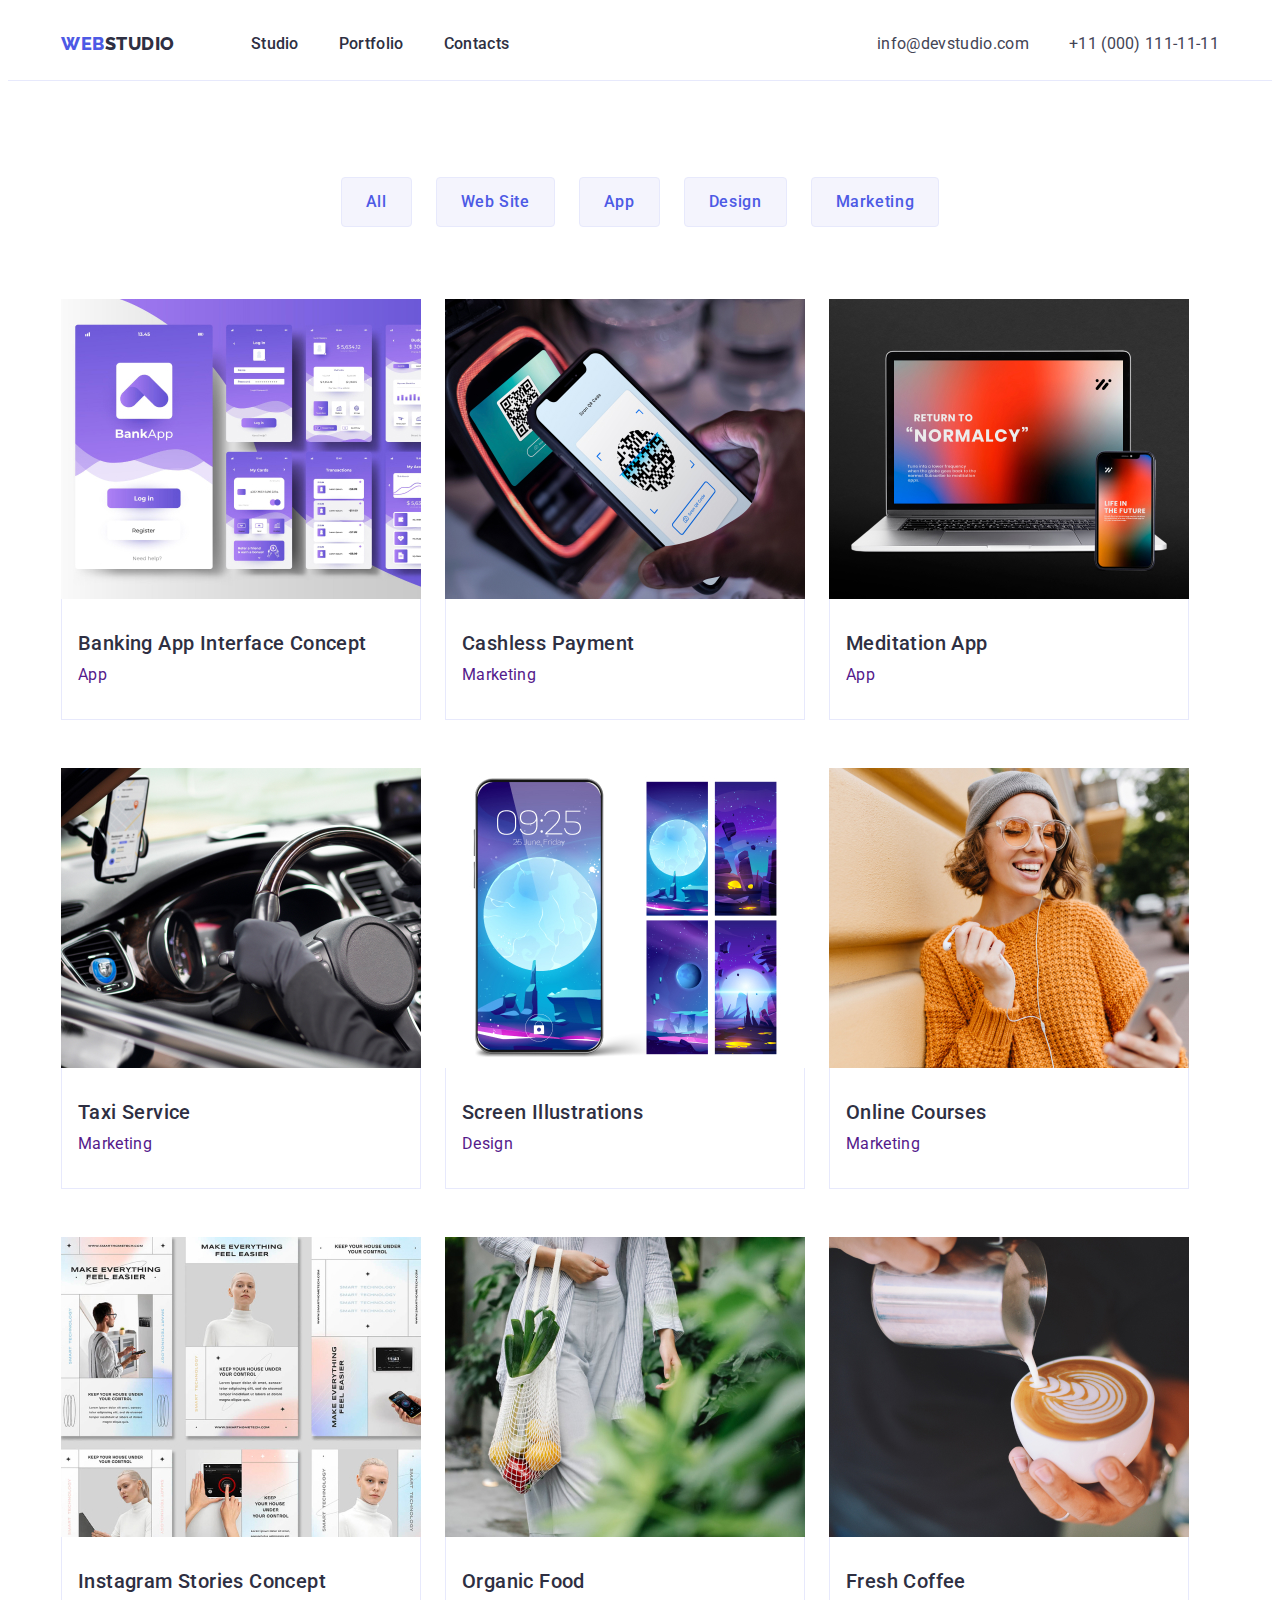
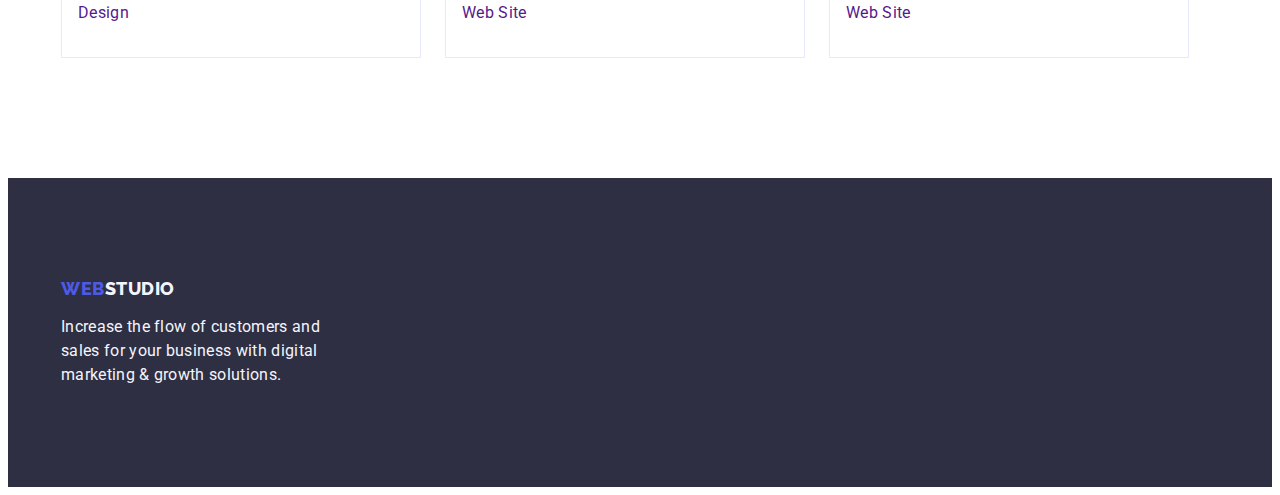
==== commit 1864b178: "Update portfolio.html" ====
--- a/portfolio.html
+++ b/portfolio.html
@@ -75,7 +75,7 @@
     </div> </a>
     </li>
     <li class="works-item">
-        <a class="works-list-link link">
+        <a class="works-list-link link" href="">
         <img class="works-list-img" src="./images/MarketingPay.jpg" alt="Payment by phone" width="360">
         <div class="works-card-border">
         <h2 class="works-list-title">Cashless Payment</h2>
@@ -83,7 +83,7 @@
         </div> </a>
     </li>
     <li class="works-item">
-        <a class="works-list-link link"> 
+        <a class="works-list-link link" href=""> 
         <img class="works-list-img" src="./images/MeditationApp.jpg" alt="Laptop&Phone" width="360">
         <div class="works-card-border">
         <h2 class="works-list-title">Meditation App</h2>
@@ -91,7 +91,7 @@
         </div></a>
     </li>
     <li class="works-item">
-        <a class="works-list-link link"> 
+        <a class="works-list-link link" href=""> 
         <img class="works-list-img" src="./images/MarketingTaxi.jpg" alt="Driving by car" width="360">
         <div class="works-card-border">
             <h2 class="works-list-title">Taxi Service</h2>
@@ -99,7 +99,7 @@
         </div></a>
     </li>
     <li class="works-item">
-         <a class="works-list-link link">
+         <a class="works-list-link link" href="">
         <img class="works-list-img" src="./images/PhoneDesign.jpg" alt="Phone design" width="360">
         <div class="works-card-border">
         <h2 class="works-list-title">Screen Illustrations</h2>
@@ -108,14 +108,14 @@
     </li>
     <li class="works-item">
       
-      <a class="works-list-link link">  <img class="works-list-img" src="./images/MarketingOnline.jpg" alt="Happy girl with her phone" width="360"> 
+      <a class="works-list-link link" href="">  <img class="works-list-img" src="./images/MarketingOnline.jpg" alt="Happy girl with her phone" width="360"> 
         <div class="works-card-border">
         <h2 class="works-list-title">Online Courses</h2>
         <p class="works-list-text">Marketing</p>
         </div></a>
     </li>
     <li class="works-item">
-         <a class="works-list-link link"> 
+         <a class="works-list-link link" href=""> 
         <img class="works-list-img" src="./images/DesignInst.jpg" alt="Instagram page" width="360">
         <div class="works-card-border">
         <h2 class="works-list-title">Instagram Stories Concept</h2>
@@ -124,14 +124,14 @@
     </li>
     <li class="works-item">
       
-       <a class="works-list-link link">  <img class="works-list-img" src="./images/GreenWebSite.jpg" alt="A lot of vegetables in the bag" width="360">
+       <a class="works-list-link link" href="">  <img class="works-list-img" src="./images/GreenWebSite.jpg" alt="A lot of vegetables in the bag" width="360">
         <div class="works-card-border">
         <h2 class="works-list-title">Organic Food</h2>
         <p class="works-list-text">Web Site</p>
         </div> </a>
     </li>
     <li class="works-item">
-        <a class="works-list-link link"> 
+        <a class="works-list-link link" href=""> 
         <img class="works-list-img" src="./images/WebCoffie.jpg" alt="Some coffie in the cup" width="360">
         <div class="works-card-border">
         <h2 class="works-list-title">Fresh Coffee</h2>
@@ -149,7 +149,7 @@
   <!-- ========FOOTER======== -->
 
 <footer class="footer">
-    <div class="container footer-container">
+    <div class="container">
     <a class="logo-footer logo link" href="./portfolio.html">WEB<span class="white-logo">Studio</span></a>
 
     <p class="footer-text">
--- a/css/styles.css
+++ b/css/styles.css
@@ -60,6 +60,7 @@
     max-width: 1158px;
     margin: 0 auto;
     padding: 0 15px;
+    
 }
 
 .button {
@@ -93,10 +94,9 @@
 }
 
 .header-container {
-    display: flex;
+    display: flex;;
     align-items: center;
     justify-content: space-between;
-
 }
 
 .logo {
@@ -121,15 +121,15 @@
 .nav-list {
     display: flex;
     gap: 40px;
-    padding: 24px 0;
+  
 }
 
 .contact-list {
     display: flex;
     gap: 40px;
-    
-}
-
+   
+
+}
 
 
 .dark-logo {
@@ -146,12 +146,13 @@
 } 
 
 .menu-link {
+display: flex;
 font-weight: 500;
 font-size: 16px;
 line-height: 24px;
 letter-spacing: 0.02em;
 color: #2E2F42;
-
+padding: 24px 0;
 }
 
 .menu-link:hover,
@@ -330,7 +331,7 @@
 line-height: 24px;
 letter-spacing: 0.02em;
 color: var(--title-text-color);
-padding-bottom: 8px;
+margin-bottom: 8px;
 }
 
 .marketing-text {
@@ -350,6 +351,7 @@
     width: calc((100% - 72px) / 4);
 
 }
+
 
 /* ========/SECTION-MARKETING======== */
 
@@ -455,21 +457,19 @@
 
 
 .logo-footer {
+    display: inline-block;
     margin-bottom: 16px;
-     display: inline-block;
 }
 
 
 
 .white-logo {
     color: #f4f4fd;
-}
-
-
-.footer-container {
-    display: flex;
-    flex-direction: column;
-}
+    display: inline-block;
+}
+
+
+
 
 .footer-text {
     max-width: 264px;
